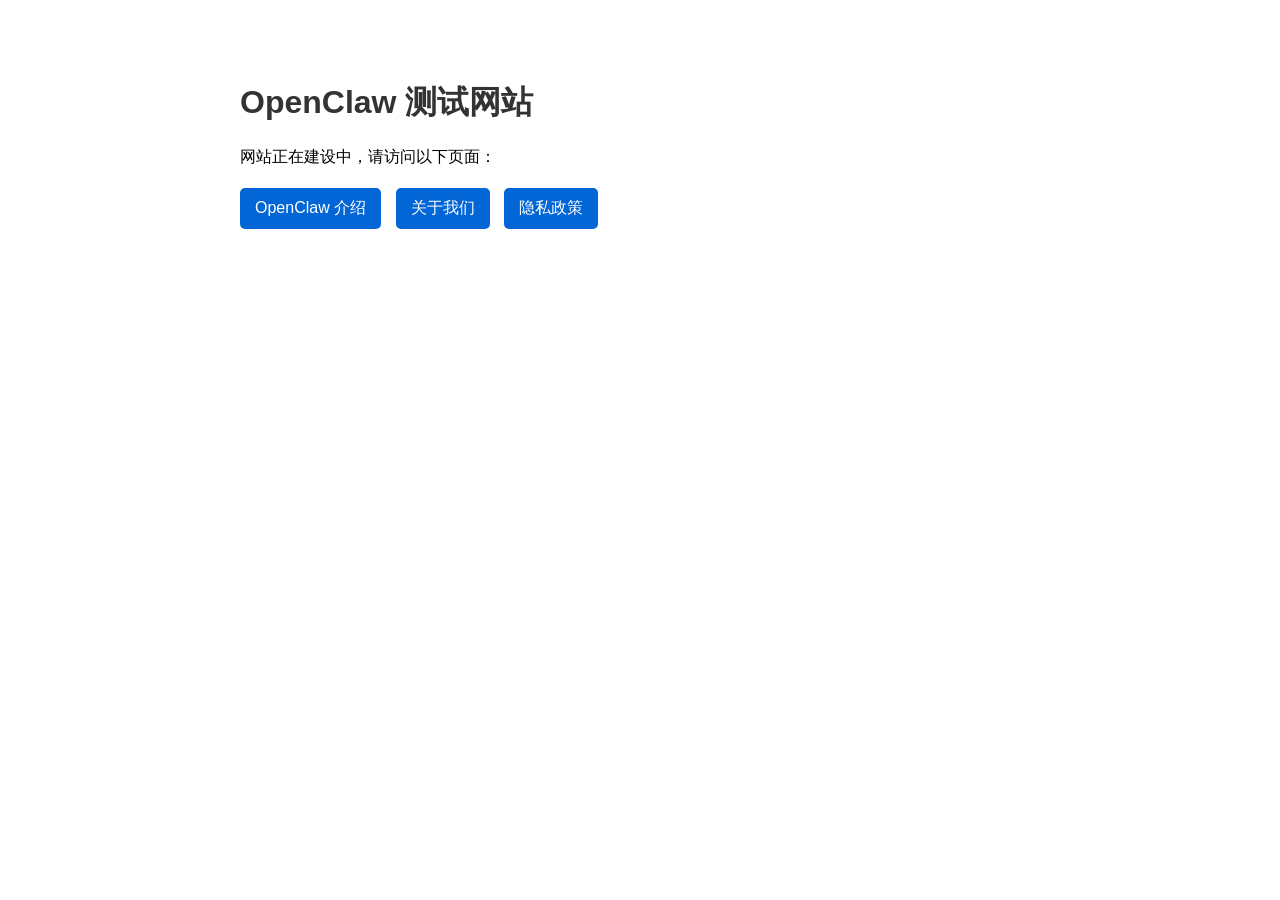
==== index.html @ eb59b489 "Create index.html" ====
<!DOCTYPE html>
<html>
<head>
    <title>OpenClaw Test - 主页</title>
    <style>
        body { font-family: Arial, sans-serif; max-width: 800px; margin: 40px auto; padding: 20px; }
        h1 { color: #333; }
        .menu { margin: 20px 0; }
        .menu a { display: inline-block; margin: 0 10px 10px 0; padding: 10px 15px; background: #0366d6; color: white; text-decoration: none; border-radius: 5px; }
        .menu a:hover { background: #0056b3; }
    </style>
</head>
<body>
    <h1>OpenClaw 测试网站</h1>
    <p>网站正在建设中，请访问以下页面：</p>
    <div class="menu">
        <a href="openclaw-intro.html">OpenClaw 介绍</a>
        <a href="about.html">关于我们</a>
        <a href="privacy-policy.html">隐私政策</a>
    </div>
</body>
</html>
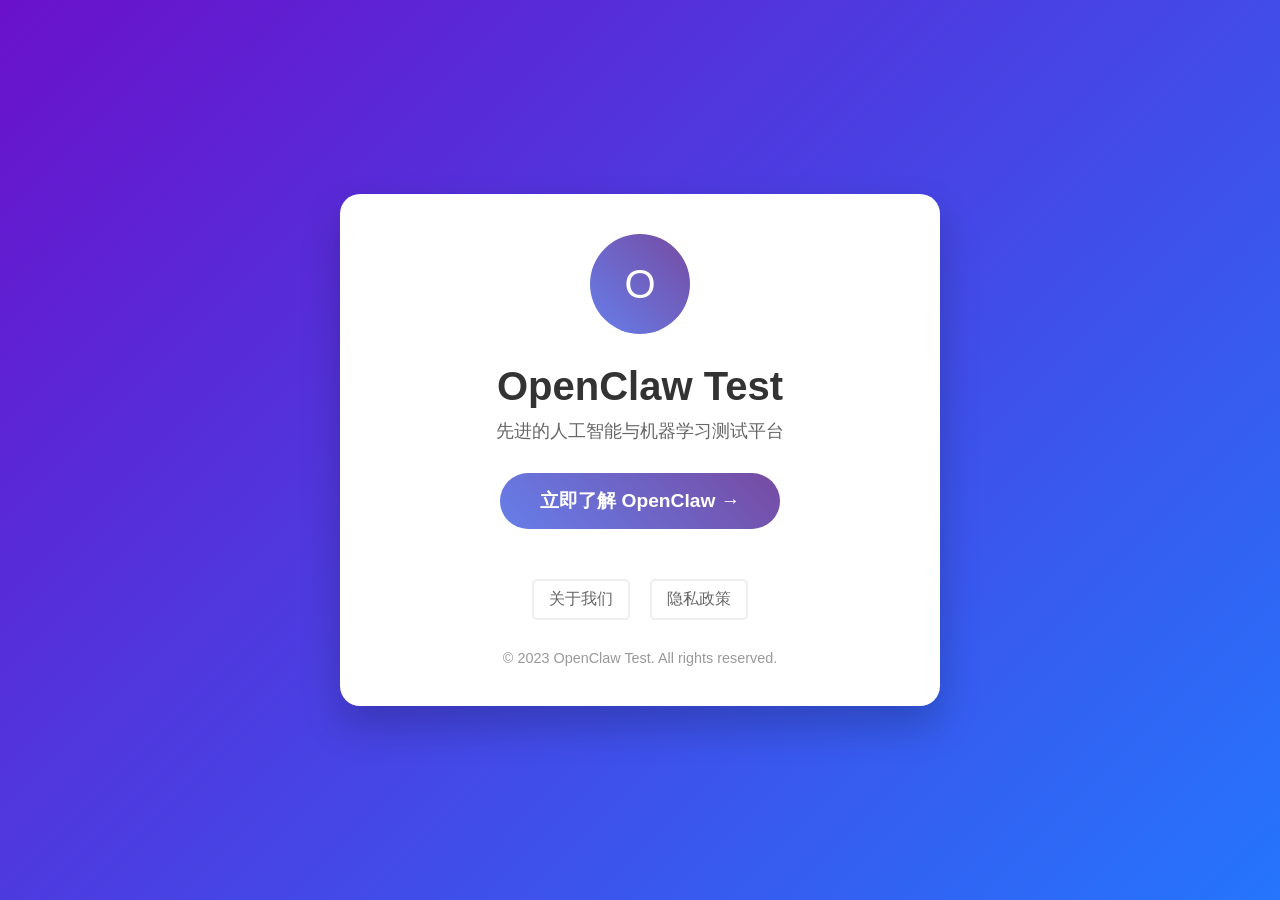
==== commit 6c5cc949: "Update index.html" ====
--- a/index.html
+++ b/index.html
@@ -1,22 +1,134 @@
 <!DOCTYPE html>
-<html>
+<html lang="zh-CN">
 <head>
-    <title>OpenClaw Test - 主页</title>
+    <meta charset="UTF-8">
+    <meta name="viewport" content="width=device-width, initial-scale=1.0">
+    <title>OpenClaw - 主页</title>
     <style>
-        body { font-family: Arial, sans-serif; max-width: 800px; margin: 40px auto; padding: 20px; }
-        h1 { color: #333; }
-        .menu { margin: 20px 0; }
-        .menu a { display: inline-block; margin: 0 10px 10px 0; padding: 10px 15px; background: #0366d6; color: white; text-decoration: none; border-radius: 5px; }
-        .menu a:hover { background: #0056b3; }
+        * {
+            margin: 0;
+            padding: 0;
+            box-sizing: border-box;
+        }
+        
+        body {
+            font-family: 'Segoe UI', Tahoma, Geneva, Verdana, sans-serif;
+            background: linear-gradient(135deg, #6a11cb 0%, #2575fc 100%);
+            min-height: 100vh;
+            display: flex;
+            justify-content: center;
+            align-items: center;
+            padding: 20px;
+        }
+        
+        .main-container {
+            background: white;
+            border-radius: 20px;
+            padding: 40px;
+            box-shadow: 0 20px 40px rgba(0,0,0,0.2);
+            text-align: center;
+            max-width: 600px;
+            width: 100%;
+        }
+        
+        .logo {
+            width: 100px;
+            height: 100px;
+            background: linear-gradient(45deg, #667eea, #764ba2);
+            border-radius: 50%;
+            margin: 0 auto 30px;
+            display: flex;
+            align-items: center;
+            justify-content: center;
+            font-size: 40px;
+            color: white;
+        }
+        
+        h1 {
+            color: #333;
+            margin-bottom: 10px;
+            font-size: 2.5em;
+        }
+        
+        .subtitle {
+            color: #666;
+            margin-bottom: 30px;
+            font-size: 1.1em;
+        }
+        
+        .intro-link {
+            display: inline-block;
+            background: linear-gradient(45deg, #667eea, #764ba2);
+            color: white;
+            padding: 15px 40px;
+            border-radius: 50px;
+            text-decoration: none;
+            font-size: 1.2em;
+            font-weight: 600;
+            transition: transform 0.3s, box-shadow 0.3s;
+            margin-bottom: 20px;
+        }
+        
+        .intro-link:hover {
+            transform: translateY(-3px);
+            box-shadow: 0 10px 20px rgba(0,0,0,0.2);
+        }
+        
+        .other-links {
+            margin-top: 30px;
+            display: flex;
+            justify-content: center;
+            gap: 20px;
+            flex-wrap: wrap;
+        }
+        
+        .other-links a {
+            color: #666;
+            text-decoration: none;
+            padding: 8px 15px;
+            border: 2px solid #eee;
+            border-radius: 5px;
+            transition: all 0.3s;
+        }
+        
+        .other-links a:hover {
+            border-color: #667eea;
+            color: #667eea;
+        }
+        
+        .footer {
+            margin-top: 30px;
+            color: #999;
+            font-size: 0.9em;
+        }
     </style>
 </head>
 <body>
-    <h1>OpenClaw 测试网站</h1>
-    <p>网站正在建设中，请访问以下页面：</p>
-    <div class="menu">
-        <a href="openclaw-intro.html">OpenClaw 介绍</a>
-        <a href="about.html">关于我们</a>
-        <a href="privacy-policy.html">隐私政策</a>
+    <div class="main-container">
+        <div class="logo">O</div>
+        <h1>OpenClaw Test</h1>
+        <p class="subtitle">先进的人工智能与机器学习测试平台</p>
+        
+        <a href="openclaw-intro.html" class="intro-link">
+            立即了解 OpenClaw →
+        </a>
+        
+        <div class="other-links">
+            <a href="about.html">关于我们</a>
+            <a href="privacy-policy.html">隐私政策</a>
+        </div>
+        
+        <div class="footer">
+            <p>© 2023 OpenClaw Test. All rights reserved.</p>
+        </div>
     </div>
+    
+    <!-- 自动重定向（备用） -->
+    <script>
+        // 如果用户5秒后还没有点击，自动重定向
+        setTimeout(function() {
+            window.location.href = "openclaw-intro.html";
+        }, 5000);
+    </script>
 </body>
 </html>
